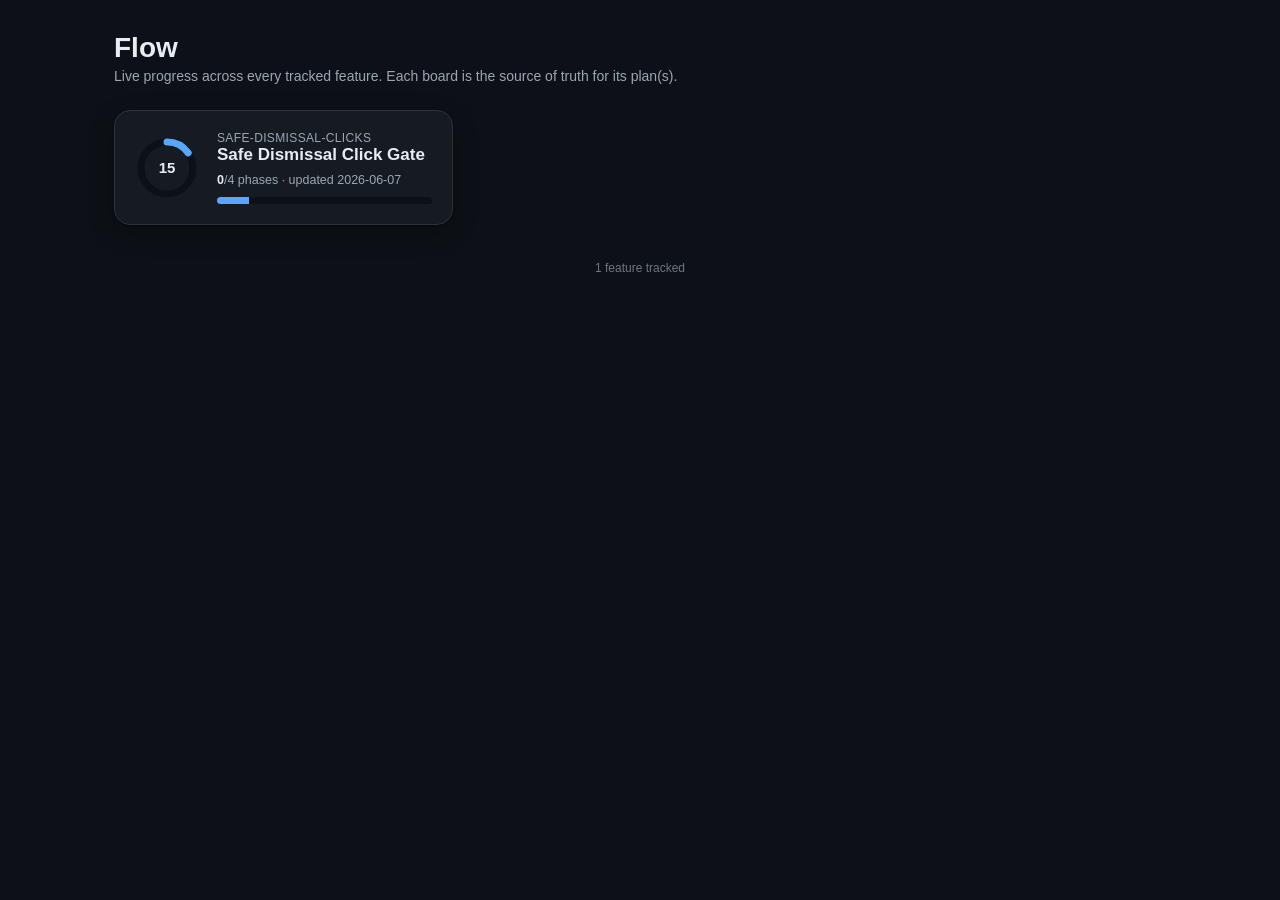
==== docs/flow/index.html @ 17413300 "docs(flow): safe-dismissal-clicks phase-1 in-progress Co-Authored-By: Claude Opus 4.8 (1M context) <" ====
<!doctype html>
<html lang="en">
<head>
<meta charset="utf-8" />
<meta name="viewport" content="width=device-width, initial-scale=1" />
<title>Flow — all features</title>
<style>
  :root {
    --bg: #0d1117; --panel: #161b22; --panel-2: #1c2330; --border: #2a3340;
    --text: #e6edf3; --muted: #9aa7b4; --done: #2ea043; --review: #58a6ff; --idle: #6e7681;
    --shadow: 0 1px 2px rgba(0,0,0,.4), 0 8px 24px rgba(0,0,0,.25);
  }
  * { box-sizing: border-box; }
  html, body { margin: 0; background: var(--bg); color: var(--text);
    font-family: -apple-system, BlinkMacSystemFont, "Segoe UI", Inter, Roboto, Arial, sans-serif; -webkit-font-smoothing: antialiased; }
  a { color: inherit; text-decoration: none; }
  .wrap { max-width: 1100px; margin: 0 auto; padding: 32px 24px 80px; }
  h1 { font-size: 28px; margin: 0 0 4px; }
  .sub { color: var(--muted); font-size: 14px; margin-bottom: 26px; }
  .grid { display: grid; grid-template-columns: repeat(auto-fill, minmax(320px, 1fr)); gap: 18px; }
  .card { background: var(--panel); border: 1px solid var(--border); border-radius: 16px;
    padding: 20px; box-shadow: var(--shadow); display: flex; gap: 18px; align-items: center;
    transition: transform .12s, border-color .12s; }
  .card:hover { transform: translateY(-2px); border-color: var(--review); }
  .ct { flex: 1 1 auto; min-width: 0; }
  .ct h2 { font-size: 17px; margin: 0 0 4px; }
  .ct .feat { color: var(--muted); font-size: 12px; text-transform: uppercase; letter-spacing: .03em; }
  .ct .meta { color: var(--muted); font-size: 12.5px; margin-top: 8px; }
  .ct .meta b { color: var(--text); }
  .bar { height: 7px; border-radius: 999px; background: #0c1118; overflow: hidden; margin-top: 10px; }
  .bar > span { display: block; height: 100%; background: var(--review); }
  .bar.full > span { background: var(--done); }
  svg.ring { flex: 0 0 auto; }
  .empty { color: var(--muted); padding: 50px; text-align: center; }
  footer { color: var(--idle); font-size: 12px; margin-top: 36px; text-align: center; }
</style>
</head>
<body>
<div class="wrap">
  <h1>Flow</h1>
  <div class="sub">Live progress across every tracked feature. Each board is the source of truth for its plan(s).</div>
  <div class="grid" id="grid"></div>
  <footer id="foot"></footer>
</div>
<script type="application/json" id="flow-index">[
  {
    "feature": "safe-dismissal-clicks",
    "title": "Safe Dismissal Click Gate",
    "file": "safe-dismissal-clicks.html",
    "percent": 15,
    "updatedAt": 1780870354,
    "total": 4,
    "done": 0,
    "skipped": 0
  }
]</script>
<script>
(function () {
  "use strict";
  var items;
  try { items = JSON.parse(document.getElementById("flow-index").textContent); }
  catch (e) { items = []; }
  var grid = document.getElementById("grid");
  if (!items.length) { grid.innerHTML = "<div class='empty'>No flow boards yet. Run /c:plan to create one.</div>"; }
  items.sort(function (a, b) { return (b.updatedAt || 0) - (a.updatedAt || 0); });
  items.forEach(function (it) {
    var p = Math.max(0, Math.min(100, Math.round(it.percent || 0)));
    var a = document.createElement("a");
    a.href = it.file;
    a.className = "card";
    a.innerHTML =
      ring(p) +
      "<div class='ct'>" +
        "<div class='feat'>" + esc(it.feature) + "</div>" +
        "<h2>" + esc(it.title || it.feature) + "</h2>" +
        "<div class='meta'><b>" + (it.done || 0) + "</b>/" + (it.total || 0) + " phases" +
          (it.skipped ? " · " + it.skipped + " skipped" : "") +
          (it.updatedAt ? " · updated " + fmt(it.updatedAt) : "") + "</div>" +
        "<div class='bar" + (p >= 100 ? " full" : "") + "'><span style='width:" + p + "%'></span></div>" +
      "</div>";
    grid.appendChild(a);
  });
  document.getElementById("foot").textContent = items.length + " feature" + (items.length === 1 ? "" : "s") + " tracked";

  function ring(p) {
    var r = 26, c = 2 * Math.PI * r, on = c * p / 100;
    var col = p >= 100 ? "var(--done)" : (p > 0 ? "var(--review)" : "var(--idle)");
    return "<svg class='ring' width='64' height='64' viewBox='0 0 64 64'>" +
      "<circle cx='32' cy='32' r='" + r + "' fill='none' stroke='#0c1118' stroke-width='7'/>" +
      "<circle cx='32' cy='32' r='" + r + "' fill='none' stroke='" + col + "' stroke-width='7' stroke-linecap='round'" +
        " transform='rotate(-90 32 32)' stroke-dasharray='" + on + " " + c + "'/>" +
      "<text x='32' y='37' text-anchor='middle' font-size='15' font-weight='700' fill='#e6edf3'>" + p + "</text>" +
      "</svg>";
  }
  function fmt(u) { var d = new Date(u * 1000); return isNaN(d) ? "" : d.toISOString().slice(0, 10); }
  function esc(s) { return String(s == null ? "" : s).replace(/[&<>"']/g, function (c) {
    return { "&": "&amp;", "<": "&lt;", ">": "&gt;", '"': "&quot;", "'": "&#39;" }[c]; }); }
})();
</script>
</body>
</html>
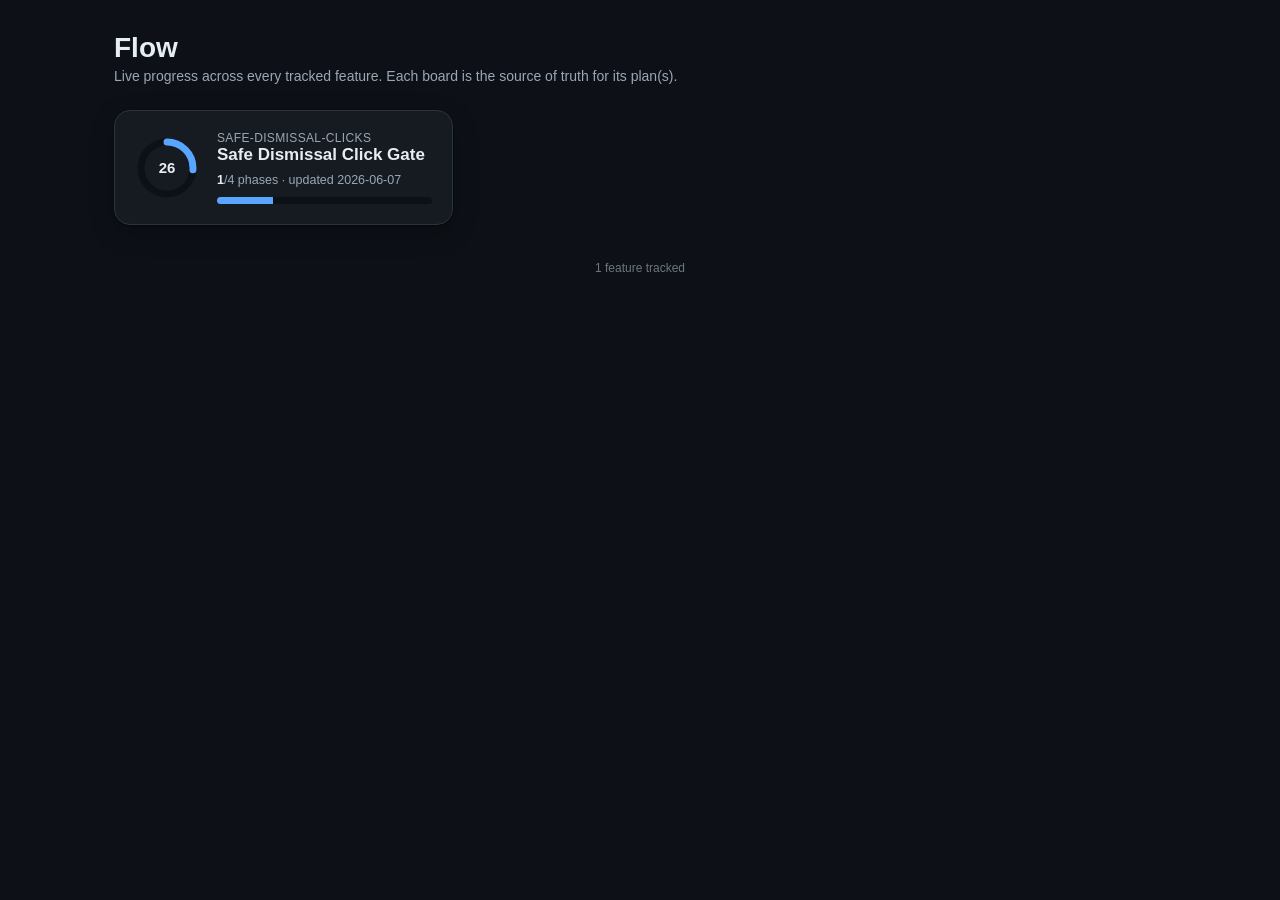
==== commit 050263de: "docs(flow): safe-dismissal-clicks phase-2 in progress Mark phase 1 done and start phase 2 safe gate " ====
--- a/docs/flow/index.html
+++ b/docs/flow/index.html
@@ -47,10 +47,10 @@
     "feature": "safe-dismissal-clicks",
     "title": "Safe Dismissal Click Gate",
     "file": "safe-dismissal-clicks.html",
-    "percent": 15,
-    "updatedAt": 1780870354,
+    "percent": 26,
+    "updatedAt": 1780875629,
     "total": 4,
-    "done": 0,
+    "done": 1,
     "skipped": 0
   }
 ]</script>
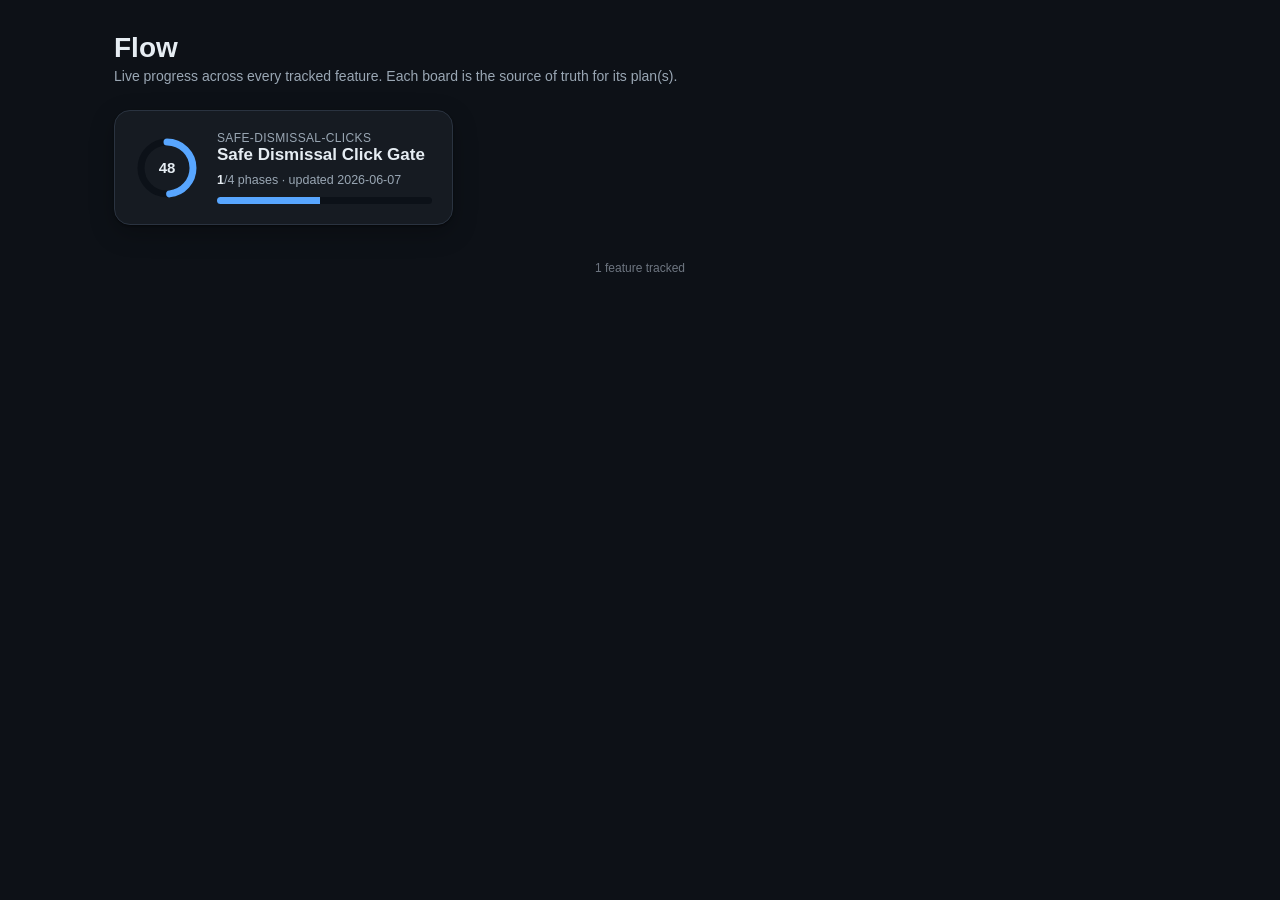
==== commit 042c68eb: "docs(flow): safe-dismissal-clicks phase-2 in review Mark phase 2 in review for PR #10.  Co-Authored-" ====
--- a/docs/flow/index.html
+++ b/docs/flow/index.html
@@ -47,8 +47,8 @@
     "feature": "safe-dismissal-clicks",
     "title": "Safe Dismissal Click Gate",
     "file": "safe-dismissal-clicks.html",
-    "percent": 26,
-    "updatedAt": 1780875629,
+    "percent": 48,
+    "updatedAt": 1780876315,
     "total": 4,
     "done": 1,
     "skipped": 0
